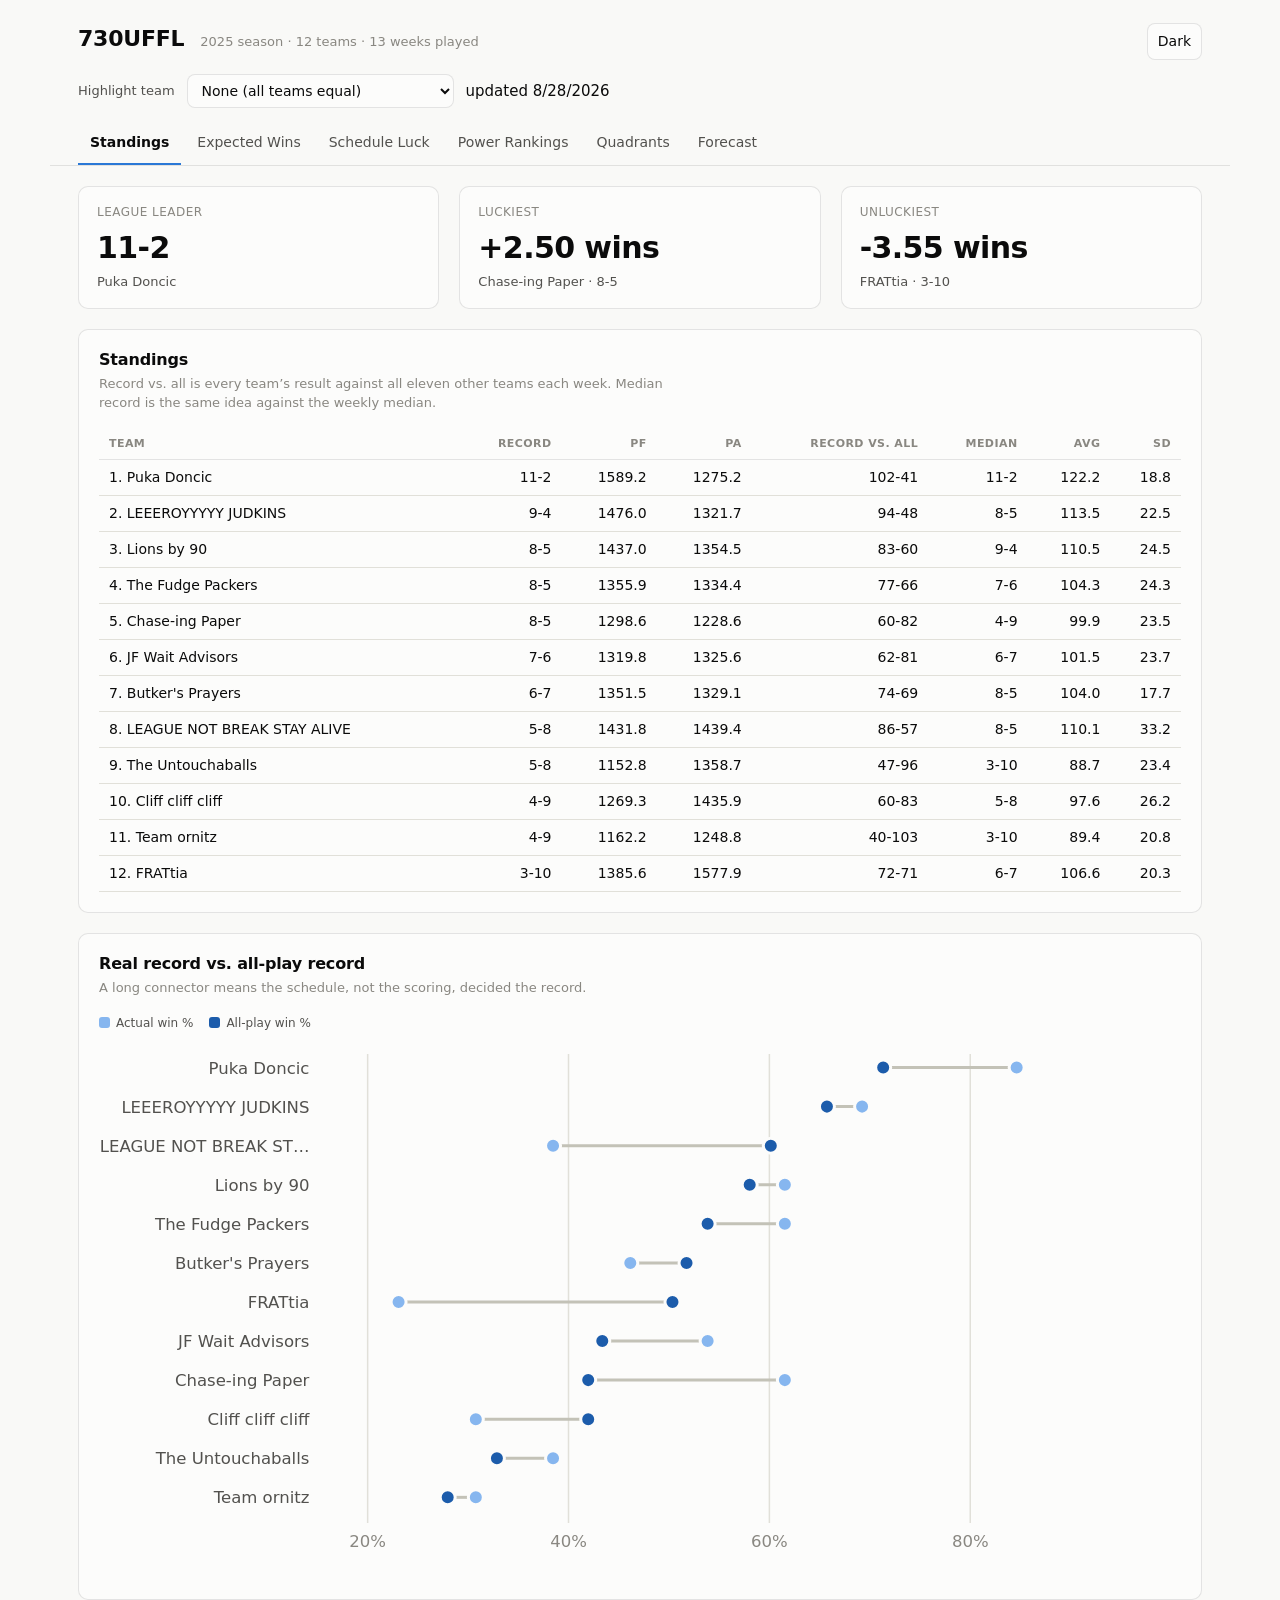
==== site/index.html @ f97fdc37 "Add the static site: six views over the precomputed league JSON Vanilla HTML/CSS/JS, no build step a" ====
<!doctype html>
<html lang="en">
<head>
<meta charset="utf-8">
<meta name="viewport" content="width=device-width, initial-scale=1">
<title>730UFFL</title>
<meta name="description" content="Standings, luck, and schedule analysis for the 730UFFL fantasy football league.">
<link rel="stylesheet" href="styles.css">
<link rel="icon" href="data:image/svg+xml,<svg xmlns='http://www.w3.org/2000/svg' viewBox='0 0 16 16'><text y='14' font-size='14'>🏈</text></svg>">
</head>
<body>

<header class="masthead">
  <h1>730UFFL</h1>
  <span class="sub" id="season-line">loading&hellip;</span>
  <span class="spacer"></span>
  <button id="theme-toggle" type="button" aria-label="Switch theme">Dark</button>
</header>

<div class="toolbar">
  <label for="team-select">Highlight team</label>
  <select id="team-select"></select>
  <span class="sub" id="updated-line"></span>
</div>

<nav class="tabs" role="tablist" aria-label="Views">
  <button class="tab" role="tab" data-view="standings">Standings</button>
  <button class="tab" role="tab" data-view="expected">Expected Wins</button>
  <button class="tab" role="tab" data-view="schedule">Schedule Luck</button>
  <button class="tab" role="tab" data-view="power">Power Rankings</button>
  <button class="tab" role="tab" data-view="quadrants">Quadrants</button>
  <button class="tab" role="tab" data-view="forecast">Forecast</button>
</nav>

<main id="view" role="tabpanel"></main>

<div class="tooltip" id="tooltip" role="status" aria-live="polite"></div>

<script src="app.js"></script>
</body>
</html>
---- site/styles.css ----
/* 730UFFL - palette and chrome.
   Colors are declared once as tokens; every chart is written against roles. */

:root {
  color-scheme: light;
  --surface-1: #fcfcfb;
  --page: #f9f9f7;
  --text-primary: #0b0b0b;
  --text-secondary: #52514e;
  --text-muted: #898781;
  --grid: #e1e0d9;
  --axis: #c3c2b7;
  --border: rgba(11, 11, 11, 0.10);

  --accent: #2a78d6;          /* the emphasised team */
  --accent-soft: #cde2fb;
  --context: #c3c2b7;         /* every other team */
  --pole-pos: #2a78d6;        /* diverging: above expectation */
  --pole-neg: #e34948;        /* diverging: below expectation */
  --good: #0ca30c;
  --critical: #d03b3b;

  --seq-100: #cde2fb; --seq-250: #86b6ef; --seq-400: #3987e5;
  --seq-550: #1c5cab; --seq-700: #0d366b;

  --radius: 10px;
  --gap: 20px;
  --font: system-ui, -apple-system, "Segoe UI", sans-serif;
}

@media (prefers-color-scheme: dark) {
  :root:not([data-theme="light"]) {
    color-scheme: dark;
    --surface-1: #1a1a19;
    --page: #0d0d0d;
    --text-primary: #ffffff;
    --text-secondary: #c3c2b7;
    --text-muted: #898781;
    --grid: #2c2c2a;
    --axis: #383835;
    --border: rgba(255, 255, 255, 0.10);
    --accent: #3987e5;
    --accent-soft: #184f95;
    --context: #4a4a46;
    --pole-pos: #3987e5;
    --pole-neg: #e66767;
    --seq-100: #184f95; --seq-250: #1c5cab; --seq-400: #2a78d6;
    --seq-550: #6da7ec; --seq-700: #b7d3f6;
  }
}

:root[data-theme="dark"] {
  color-scheme: dark;
  --surface-1: #1a1a19;
  --page: #0d0d0d;
  --text-primary: #ffffff;
  --text-secondary: #c3c2b7;
  --text-muted: #898781;
  --grid: #2c2c2a;
  --axis: #383835;
  --border: rgba(255, 255, 255, 0.10);
  --accent: #3987e5;
  --accent-soft: #184f95;
  --context: #4a4a46;
  --pole-pos: #3987e5;
  --pole-neg: #e66767;
  --seq-100: #184f95; --seq-250: #1c5cab; --seq-400: #2a78d6;
  --seq-550: #6da7ec; --seq-700: #b7d3f6;
}

* { box-sizing: border-box; }

body {
  margin: 0;
  font-family: var(--font);
  background: var(--page);
  color: var(--text-primary);
  font-size: 15px;
  line-height: 1.5;
}

/* ---------- shell ---------- */

.masthead {
  display: flex;
  align-items: baseline;
  gap: 16px;
  flex-wrap: wrap;
  padding: 22px 28px 0;
  max-width: 1180px;
  margin: 0 auto;
}
.masthead h1 { font-size: 22px; margin: 0; letter-spacing: -0.01em; }
.masthead .sub { color: var(--text-muted); font-size: 13px; }
.masthead .spacer { flex: 1; }

.toolbar {
  display: flex;
  align-items: center;
  gap: 12px;
  flex-wrap: wrap;
  padding: 14px 28px;
  max-width: 1180px;
  margin: 0 auto;
}
.toolbar label { font-size: 13px; color: var(--text-secondary); }

select, button {
  font: inherit;
  font-size: 14px;
  color: var(--text-primary);
  background: var(--surface-1);
  border: 1px solid var(--border);
  border-radius: 8px;
  padding: 7px 10px;
  cursor: pointer;
}
select:focus-visible, button:focus-visible,
.tab:focus-visible, .cell:focus-visible {
  outline: 2px solid var(--accent);
  outline-offset: 2px;
}

nav.tabs {
  display: flex;
  gap: 4px;
  overflow-x: auto;
  padding: 0 28px;
  max-width: 1180px;
  margin: 0 auto;
  border-bottom: 1px solid var(--border);
}
.tab {
  border: 0;
  background: none;
  border-radius: 0;
  padding: 10px 12px;
  color: var(--text-secondary);
  border-bottom: 2px solid transparent;
  white-space: nowrap;
}
.tab[aria-selected="true"] {
  color: var(--text-primary);
  border-bottom-color: var(--accent);
  font-weight: 600;
}

main { max-width: 1180px; margin: 0 auto; padding: var(--gap) 28px 64px; }

/* ---------- cards ---------- */

.card {
  background: var(--surface-1);
  border: 1px solid var(--border);
  border-radius: var(--radius);
  padding: 18px 20px 20px;
  margin-bottom: var(--gap);
}
.card > h2 { font-size: 16px; margin: 0 0 2px; letter-spacing: -0.01em; }
.card > .note, .card > .caption {
  color: var(--text-muted);
  font-size: 13px;
  margin: 0 0 16px;
  max-width: 70ch;
}
.card > .caption { margin: 14px 0 0; }

.grid-2 { display: grid; grid-template-columns: 1fr 1fr; gap: var(--gap); }
@media (max-width: 900px) { .grid-2 { grid-template-columns: 1fr; } }

/* ---------- hero / stat tiles ---------- */

.tiles { display: flex; flex-wrap: wrap; gap: var(--gap); margin-bottom: var(--gap); }
.tile {
  flex: 1 1 200px;
  background: var(--surface-1);
  border: 1px solid var(--border);
  border-radius: var(--radius);
  padding: 16px 18px;
}
.tile .label { font-size: 12px; color: var(--text-muted); text-transform: uppercase; letter-spacing: .04em; }
.tile .value { font-size: 30px; font-weight: 600; letter-spacing: -0.02em; margin-top: 4px; }
.tile .detail { font-size: 13px; color: var(--text-secondary); margin-top: 2px; }

/* ---------- tables ---------- */

.table-wrap { overflow-x: auto; }
table { border-collapse: collapse; width: 100%; font-size: 14px; }
th, td { text-align: right; padding: 7px 10px; white-space: nowrap; }
th:first-child, td:first-child, th.left, td.left { text-align: left; }
thead th {
  font-size: 11px;
  text-transform: uppercase;
  letter-spacing: .04em;
  color: var(--text-muted);
  font-weight: 600;
  border-bottom: 1px solid var(--border);
}
tbody td { border-bottom: 1px solid var(--grid); font-variant-numeric: tabular-nums; }
tbody tr.is-selected td { background: var(--accent-soft); }
:root[data-theme="dark"] tbody tr.is-selected td,
:root:not([data-theme="light"]) tbody tr.is-selected td { color: #fff; }
@media (prefers-color-scheme: light) { :root:not([data-theme="dark"]) tbody tr.is-selected td { color: var(--text-primary); } }
td.pos { color: var(--good); }
td.neg { color: var(--critical); }

details.table-view { margin-top: 14px; }
details.table-view summary {
  cursor: pointer; font-size: 13px; color: var(--text-secondary); padding: 4px 0;
}

/* ---------- charts ---------- */

.chart { width: 100%; display: block; overflow: visible; }
.chart text { font-family: var(--font); }
.axis-label { fill: var(--text-muted); font-size: 11px; }
.tick-line { stroke: var(--grid); stroke-width: 1; }
.baseline { stroke: var(--axis); stroke-width: 1; }
.mark-label { fill: var(--text-secondary); font-size: 11px; }
.mark-label.strong { fill: var(--text-primary); font-weight: 600; }

.legend { display: flex; gap: 16px; flex-wrap: wrap; font-size: 12px; color: var(--text-secondary); margin-bottom: 10px; }
.legend .key { display: inline-flex; align-items: center; gap: 6px; }
.legend .swatch { width: 11px; height: 11px; border-radius: 3px; display: inline-block; }

.tooltip {
  position: fixed;
  pointer-events: none;
  z-index: 30;
  background: var(--surface-1);
  color: var(--text-primary);
  border: 1px solid var(--border);
  border-radius: 8px;
  padding: 8px 10px;
  font-size: 12.5px;
  line-height: 1.45;
  box-shadow: 0 6px 20px rgba(0,0,0,.16);
  max-width: 260px;
  opacity: 0;
  transition: opacity .09s;
}
.tooltip.on { opacity: 1; }
.tooltip .t-title { font-weight: 600; margin-bottom: 2px; }
.tooltip .t-row { color: var(--text-secondary); }
.tooltip .t-row b { color: var(--text-primary); font-weight: 600; }

.hit { fill: transparent; cursor: pointer; }
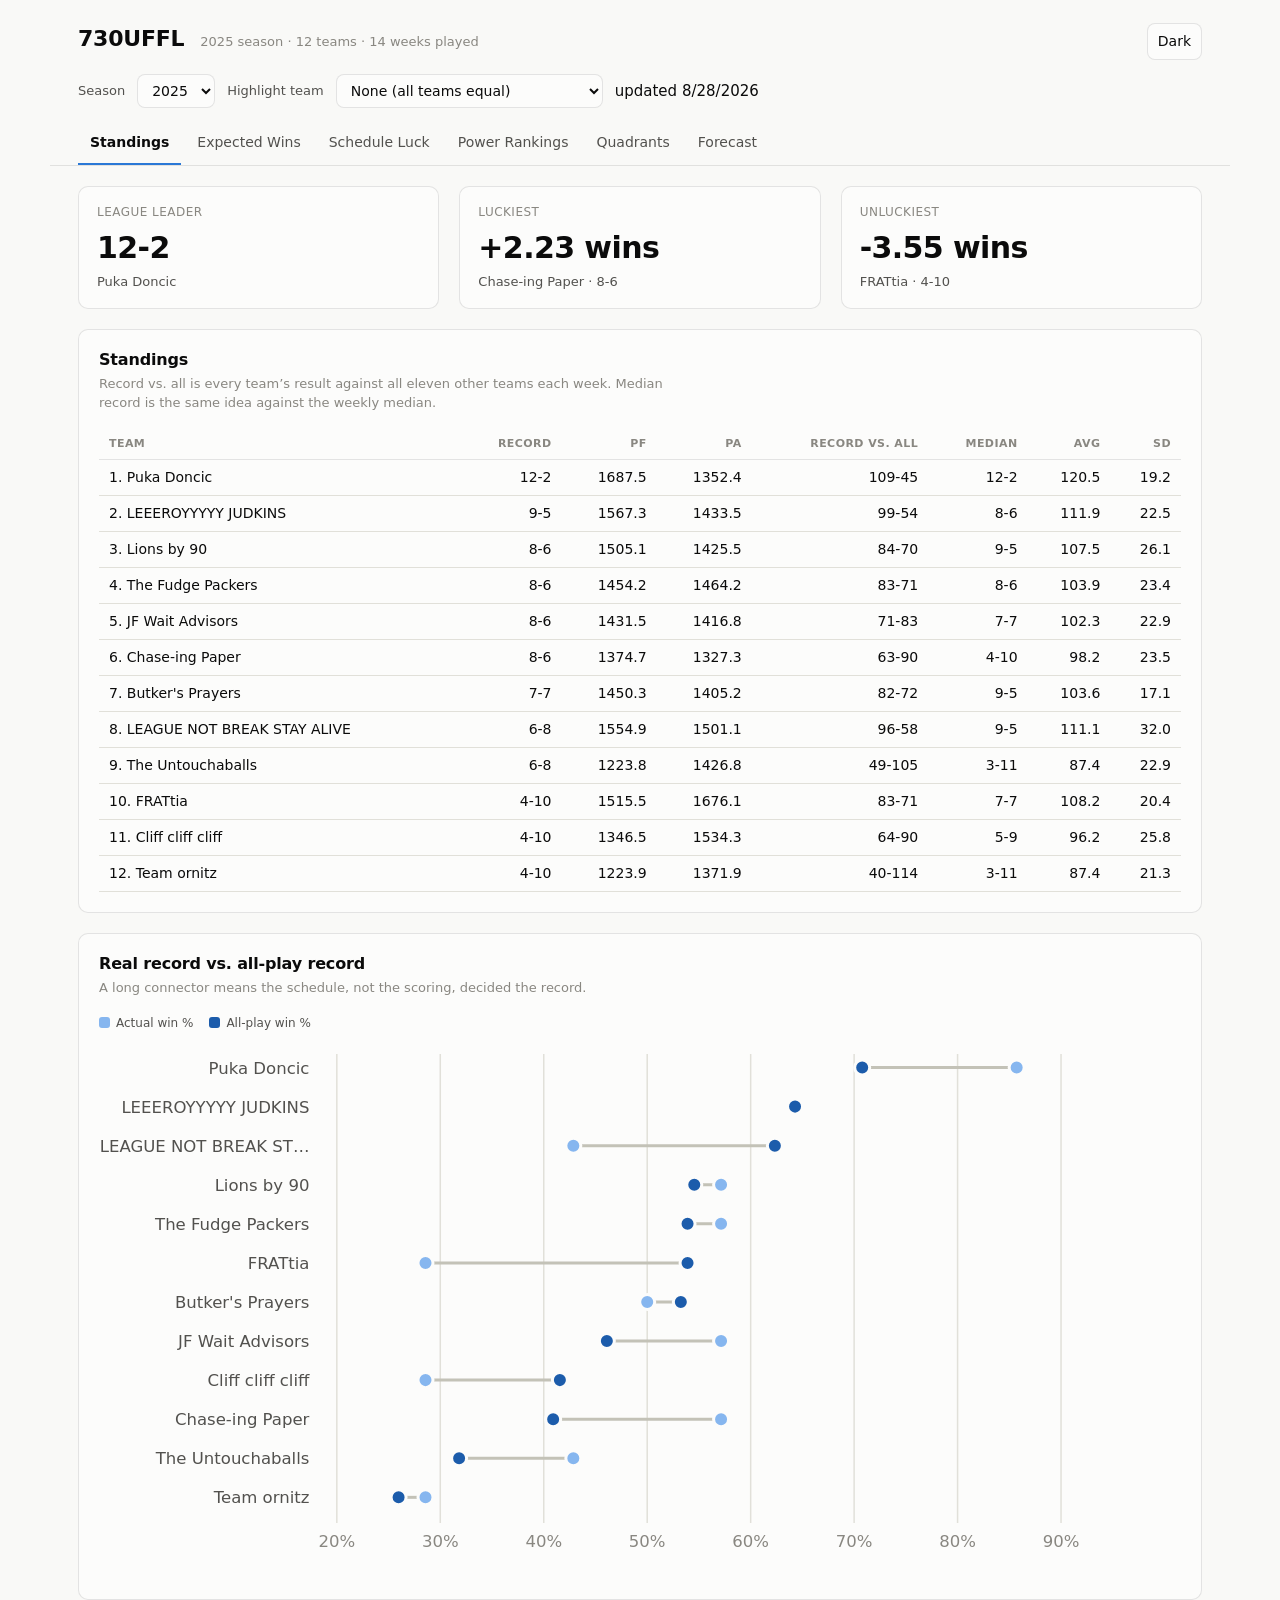
==== commit cb8a7cc6: "Add a season selector covering 2021-2025 compute.py now writes site/data/seasons.json alongside each" ====
--- a/site/index.html
+++ b/site/index.html
@@ -18,6 +18,8 @@
 </header>
 
 <div class="toolbar">
+  <label for="season-select">Season</label>
+  <select id="season-select"></select>
   <label for="team-select">Highlight team</label>
   <select id="team-select"></select>
   <span class="sub" id="updated-line"></span>
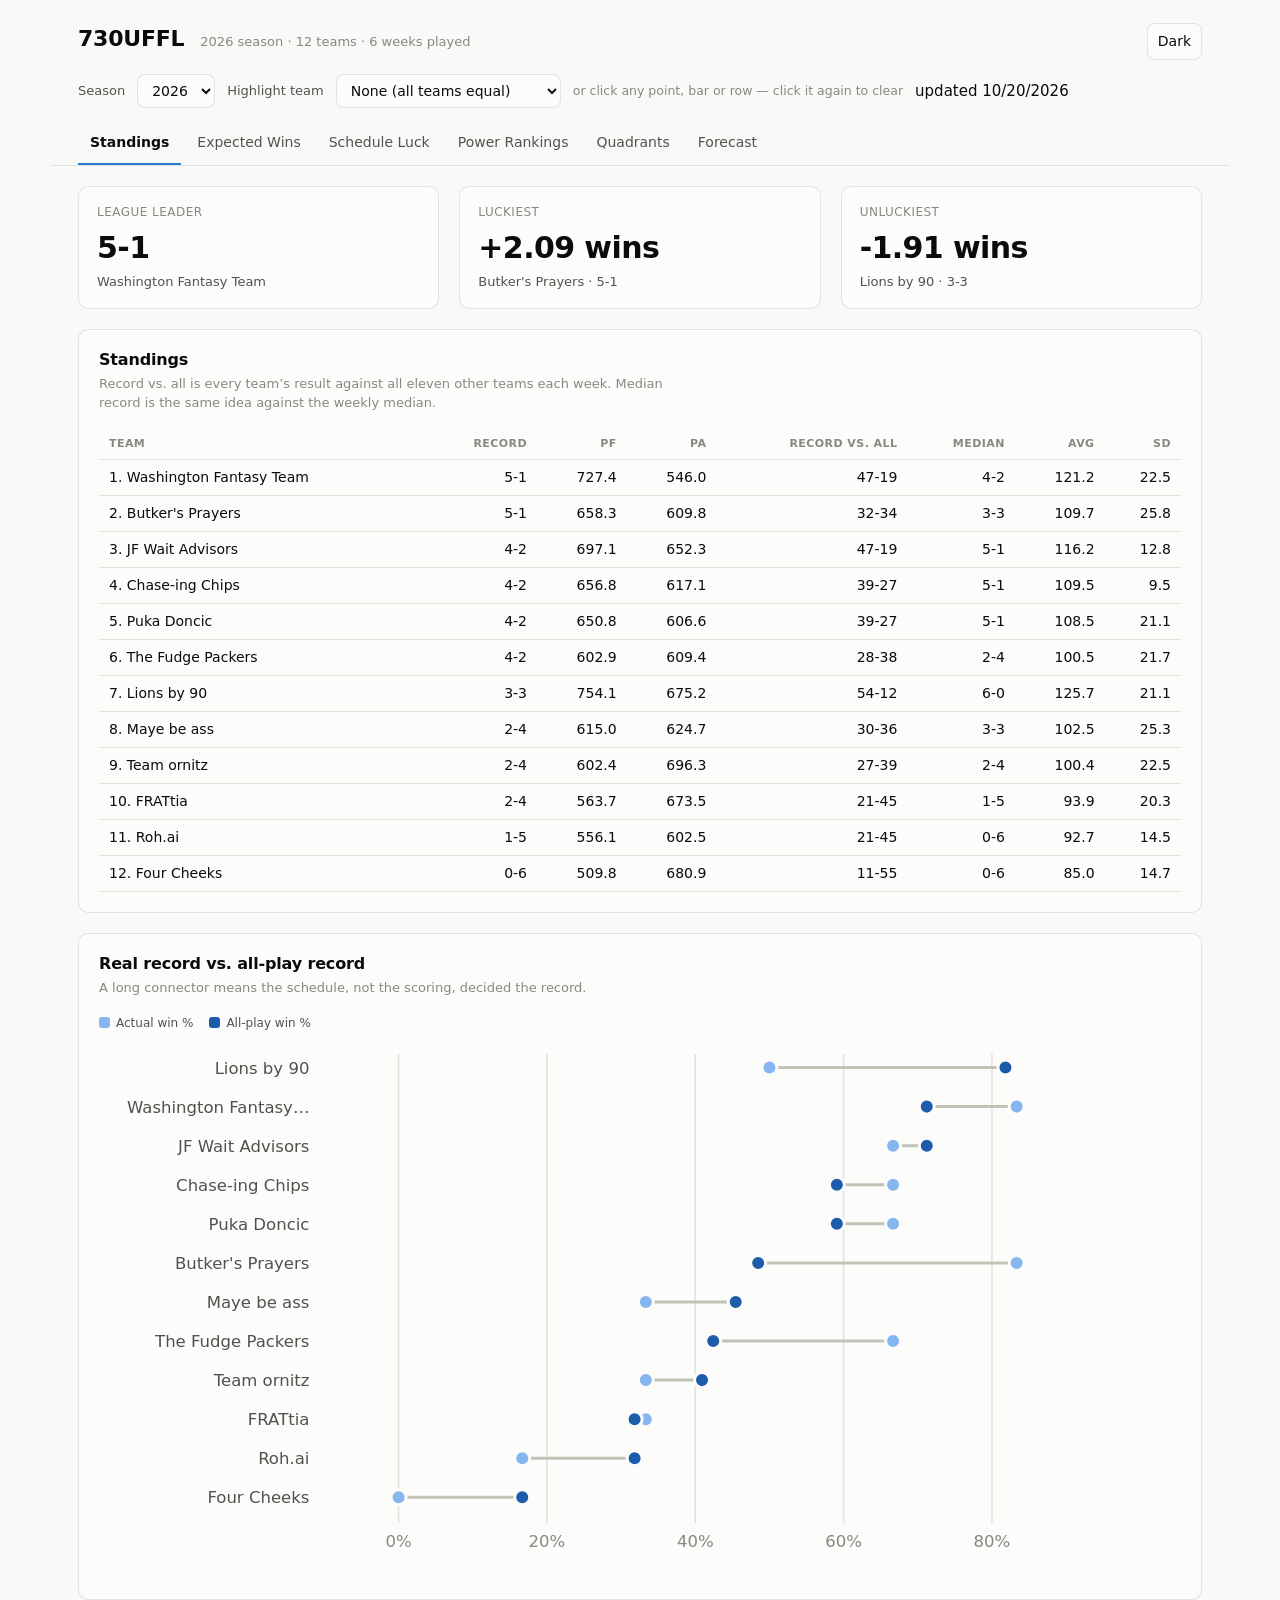
==== commit 8dc706d5: "Select a team by clicking any mark, not just the dropdown Dots, bars, dumbbell rows, schedule ranges" ====
--- a/site/index.html
+++ b/site/index.html
@@ -22,6 +22,7 @@
   <select id="season-select"></select>
   <label for="team-select">Highlight team</label>
   <select id="team-select"></select>
+  <span class="hint">or click any point, bar or row &mdash; click it again to clear</span>
   <span class="sub" id="updated-line"></span>
 </div>
 
--- a/site/styles.css
+++ b/site/styles.css
@@ -104,6 +104,7 @@
   margin: 0 auto;
 }
 .toolbar label { font-size: 13px; color: var(--text-secondary); }
+.toolbar .hint { font-size: 12.5px; color: var(--text-muted); }
 
 select, button {
   font: inherit;
@@ -116,7 +117,8 @@
   cursor: pointer;
 }
 select:focus-visible, button:focus-visible,
-.tab:focus-visible, .cell:focus-visible {
+.tab:focus-visible, .cell:focus-visible,
+.hit:focus-visible, tr.clickable:focus-visible {
   outline: 2px solid var(--accent);
   outline-offset: 2px;
 }
@@ -198,6 +200,9 @@
 }
 tbody td { border-bottom: 1px solid var(--grid); font-variant-numeric: tabular-nums; }
 tbody tr.is-selected td { background: var(--accent-soft); }
+tbody tr.clickable { cursor: pointer; }
+tbody tr.clickable:hover td { background: var(--grid); }
+tbody tr.clickable.is-selected:hover td { background: var(--accent-soft); }
 :root[data-theme="dark"] tbody tr.is-selected td,
 :root:not([data-theme="light"]) tbody tr.is-selected td { color: #fff; }
 @media (prefers-color-scheme: light) { :root:not([data-theme="dark"]) tbody tr.is-selected td { color: var(--text-primary); } }
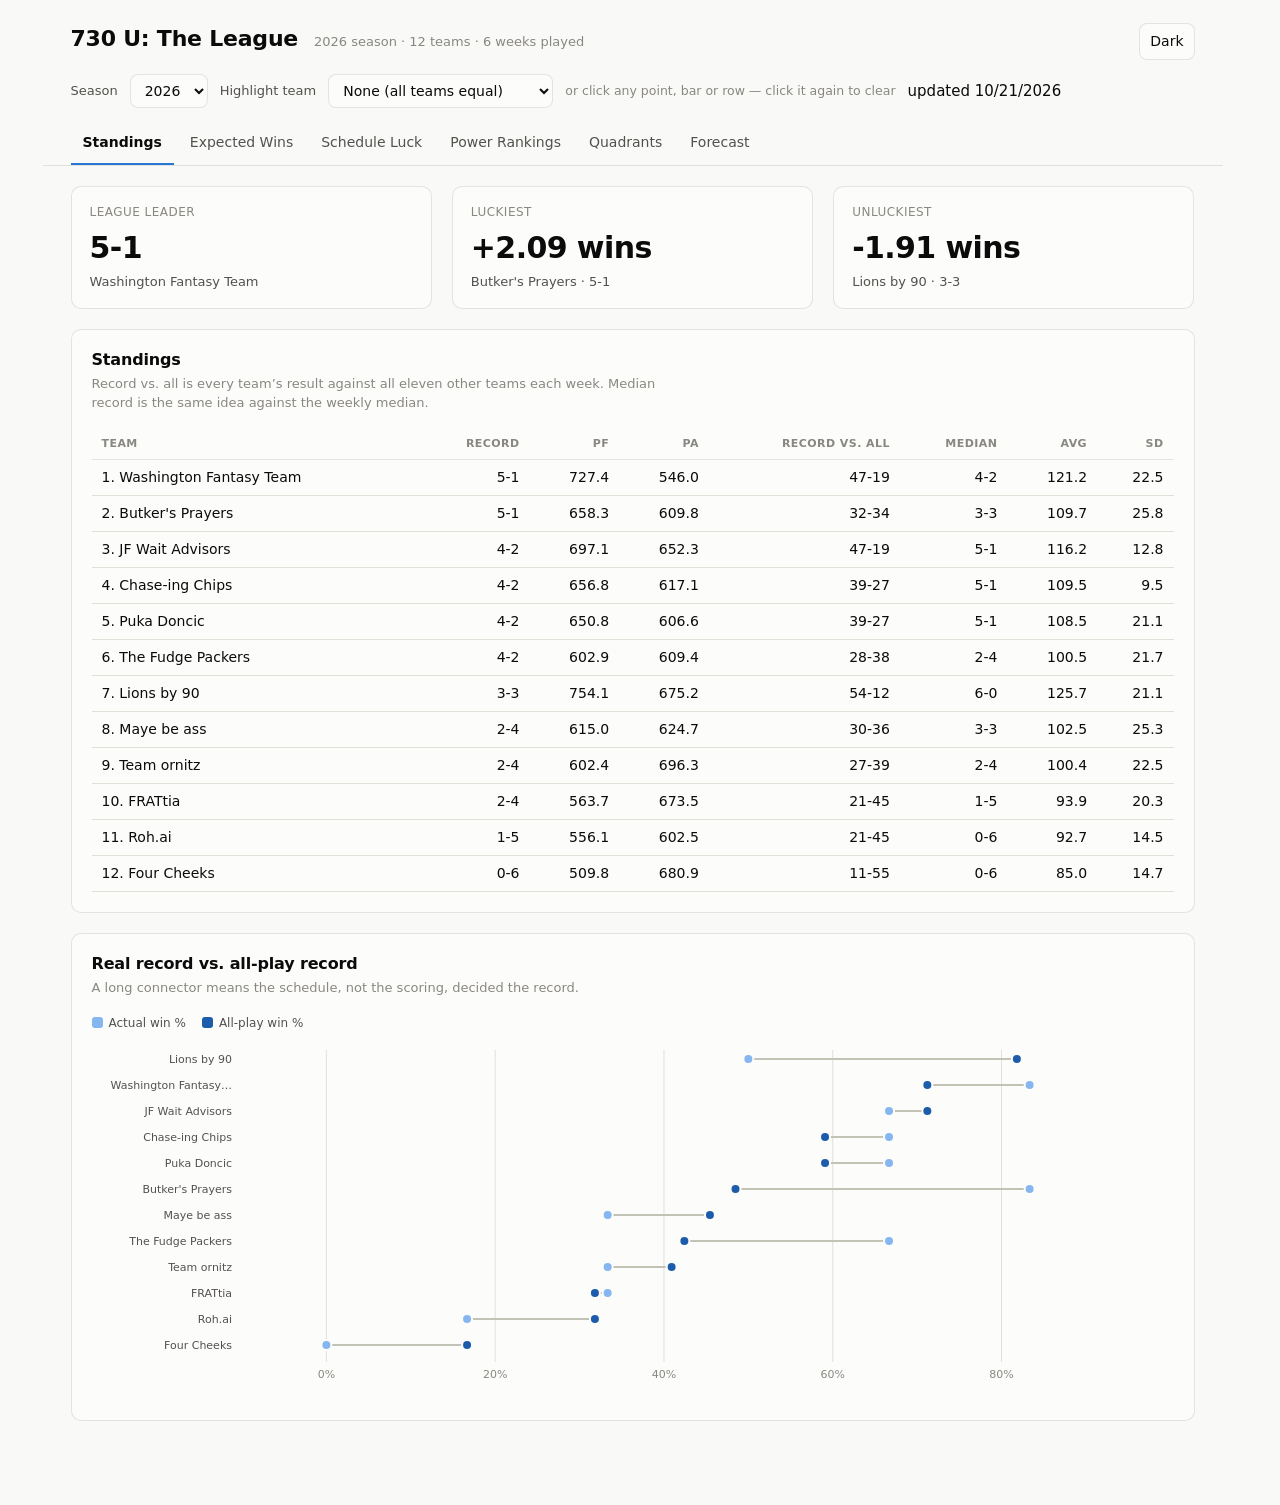
==== commit c58ffc31: "Add a README, and stop hardcoding one league The README covers cloning this for another league: publ" ====
--- a/site/index.html
+++ b/site/index.html
@@ -3,15 +3,15 @@
 <head>
 <meta charset="utf-8">
 <meta name="viewport" content="width=device-width, initial-scale=1">
-<title>730UFFL</title>
-<meta name="description" content="Standings, luck, and schedule analysis for the 730UFFL fantasy football league.">
+<title>Fantasy League Dashboard</title>
+<meta name="description" content="Standings, luck, and schedule analysis for an ESPN fantasy football league.">
 <link rel="stylesheet" href="styles.css">
 <link rel="icon" href="data:image/svg+xml,<svg xmlns='http://www.w3.org/2000/svg' viewBox='0 0 16 16'><text y='14' font-size='14'>🏈</text></svg>">
 </head>
 <body>
 
 <header class="masthead">
-  <h1>730UFFL</h1>
+  <h1 id="league-name">Fantasy League</h1>
   <span class="sub" id="season-line">loading&hellip;</span>
   <span class="spacer"></span>
   <button id="theme-toggle" type="button" aria-label="Switch theme">Dark</button>
--- a/site/styles.css
+++ b/site/styles.css
@@ -25,6 +25,9 @@
 
   --radius: 10px;
   --gap: 20px;
+  /* Read by layout() in app.js so the charts and the cards agree on width. */
+  --card-pad-x: 20px;
+  --page-pad: 28px;
   --font: system-ui, -apple-system, "Segoe UI", sans-serif;
 }
 
@@ -70,6 +73,11 @@
 
 * { box-sizing: border-box; }
 
+/* Charts are built at a measured width. Without a reserved gutter the
+   scrollbar appears only after the content renders, shrinking the viewport by
+   ~15px and leaving every chart scaled to 0.975. */
+html { scrollbar-gutter: stable; }
+
 body {
   margin: 0;
   font-family: var(--font);
@@ -86,7 +94,7 @@
   align-items: baseline;
   gap: 16px;
   flex-wrap: wrap;
-  padding: 22px 28px 0;
+  padding: 22px var(--page-pad) 0;
   max-width: 1180px;
   margin: 0 auto;
 }
@@ -99,7 +107,7 @@
   align-items: center;
   gap: 12px;
   flex-wrap: wrap;
-  padding: 14px 28px;
+  padding: 14px var(--page-pad);
   max-width: 1180px;
   margin: 0 auto;
 }
@@ -127,7 +135,7 @@
   display: flex;
   gap: 4px;
   overflow-x: auto;
-  padding: 0 28px;
+  padding: 0 var(--page-pad);
   max-width: 1180px;
   margin: 0 auto;
   border-bottom: 1px solid var(--border);
@@ -147,7 +155,7 @@
   font-weight: 600;
 }
 
-main { max-width: 1180px; margin: 0 auto; padding: var(--gap) 28px 64px; }
+main { max-width: 1180px; margin: 0 auto; padding: var(--gap) var(--page-pad) 64px; }
 
 /* ---------- cards ---------- */
 
@@ -155,7 +163,7 @@
   background: var(--surface-1);
   border: 1px solid var(--border);
   border-radius: var(--radius);
-  padding: 18px 20px 20px;
+  padding: 18px var(--card-pad-x) 20px;
   margin-bottom: var(--gap);
 }
 .card > h2 { font-size: 16px; margin: 0 0 2px; letter-spacing: -0.01em; }
@@ -250,3 +258,39 @@
 .tooltip .t-row b { color: var(--text-primary); font-weight: 600; }
 
 .hit { fill: transparent; cursor: pointer; }
+
+
+/* ---------- narrow screens ---------- */
+
+/* A phone loses 26% of its width to gutters at desktop padding, before a chart
+   draws anything. app.js reads --card-pad-x to size charts to match. */
+@media (max-width: 600px) {
+  :root {
+    --card-pad-x: 12px;
+    --page-pad: 14px;
+    --gap: 14px;
+  }
+
+  body { font-size: 14.5px; }
+
+  .masthead h1 { font-size: 19px; }
+  .masthead .sub, .toolbar .hint { font-size: 12px; }
+
+  /* The toolbar stacks rather than squeezing the selects to nothing. */
+  .toolbar { gap: 8px; }
+  .toolbar select { flex: 1 1 auto; min-width: 0; }
+  .toolbar .hint { flex: 1 0 100%; }
+
+  .card { padding: 14px var(--card-pad-x) 16px; }
+  .card > h2 { font-size: 15px; }
+  .card > .note, .card > .caption { font-size: 12.5px; }
+
+  .tile { padding: 12px 14px; }
+  .tile .value { font-size: 24px; }
+
+  table { font-size: 13px; }
+  th, td { padding: 8px 8px; }
+
+  /* Tap targets: table rows carry selection too, so they need the height. */
+  tbody tr.clickable td { padding-top: 10px; padding-bottom: 10px; }
+}
